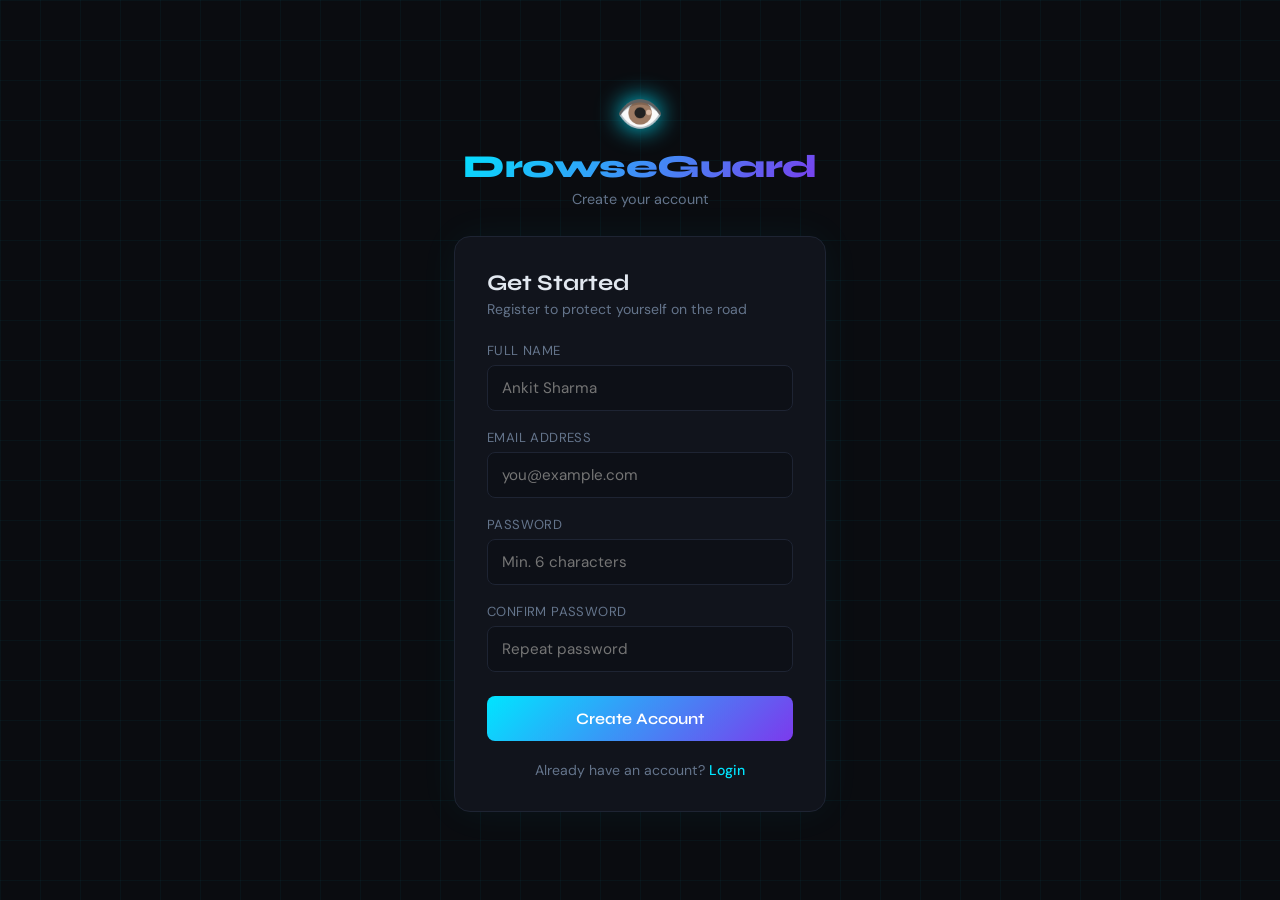
==== drowsiness-detection-frontend/pages/signup.html @ 3af7b990 "Initial commit - Driver Drowsiness Detection System" ====
<!DOCTYPE html>
<html lang="en">
<head>
  <meta charset="UTF-8" />
  <meta name="viewport" content="width=device-width, initial-scale=1.0"/>
  <title>DrowseGuard — Sign Up</title>
  <link rel="stylesheet" href="../css/auth.css" />
  <link href="https://fonts.googleapis.com/css2?family=Syne:wght@400;600;800&family=DM+Sans:wght@300;400;500&display=swap" rel="stylesheet"/>
</head>
<body>
  <div class="grid-bg"></div>

  <div class="auth-wrapper">
    <div class="brand">
      <span class="brand-icon">👁️</span>
      <h1>DrowseGuard</h1>
      <p>Create your account</p>
    </div>

    <div class="card">
      <h2>Get Started</h2>
      <p class="subtitle">Register to protect yourself on the road</p>

      <div id="error-msg" class="error-msg hidden"></div>
      <div id="success-msg" class="success-msg hidden"></div>

      <div class="input-group">
        <label for="name">Full Name</label>
        <input type="text" id="name" placeholder="Ankit Sharma" />
      </div>

      <div class="input-group">
        <label for="email">Email Address</label>
        <input type="email" id="email" placeholder="you@example.com" />
      </div>

      <div class="input-group">
        <label for="password">Password</label>
        <input type="password" id="password" placeholder="Min. 6 characters" />
      </div>

      <div class="input-group">
        <label for="confirm">Confirm Password</label>
        <input type="password" id="confirm" placeholder="Repeat password" />
      </div>

      <button class="btn-primary" onclick="handleSignup()">Create Account</button>

      <p class="switch-auth">Already have an account? <a href="../index.html">Login</a></p>
    </div>
  </div>

  <script src="../js/auth.js"></script>
</body>
</html>
---- drowsiness-detection-frontend/css/auth.css ----
*, *::before, *::after { box-sizing: border-box; margin: 0; padding: 0; }

:root {
  --bg: #0a0c10;
  --card: #11141c;
  --border: #1e2433;
  --accent: #00e5ff;
  --accent2: #7c3aed;
  --text: #e2e8f0;
  --muted: #64748b;
  --error: #ef4444;
  --success: #22c55e;
}

body {
  background: var(--bg);
  color: var(--text);
  font-family: 'DM Sans', sans-serif;
  min-height: 100vh;
  display: flex;
  align-items: center;
  justify-content: center;
  overflow: hidden;
}

.grid-bg {
  position: fixed; inset: 0;
  background-image:
    linear-gradient(rgba(0,229,255,0.04) 1px, transparent 1px),
    linear-gradient(90deg, rgba(0,229,255,0.04) 1px, transparent 1px);
  background-size: 40px 40px;
  pointer-events: none;
}

.auth-wrapper {
  width: 100%;
  max-width: 420px;
  padding: 24px;
  z-index: 1;
}

.brand {
  text-align: center;
  margin-bottom: 28px;
}

.brand-icon {
  font-size: 2.4rem;
  display: block;
  margin-bottom: 8px;
  filter: drop-shadow(0 0 12px var(--accent));
}

.brand h1 {
  font-family: 'Syne', sans-serif;
  font-size: 2rem;
  font-weight: 800;
  letter-spacing: -0.5px;
  background: linear-gradient(135deg, var(--accent), var(--accent2));
  -webkit-background-clip: text;
  -webkit-text-fill-color: transparent;
}

.brand p { color: var(--muted); font-size: 0.9rem; margin-top: 4px; }

.card {
  background: var(--card);
  border: 1px solid var(--border);
  border-radius: 16px;
  padding: 32px;
  box-shadow: 0 0 40px rgba(0,229,255,0.05);
}

.card h2 {
  font-family: 'Syne', sans-serif;
  font-size: 1.4rem;
  font-weight: 700;
  margin-bottom: 4px;
}

.subtitle { color: var(--muted); font-size: 0.88rem; margin-bottom: 24px; }

.input-group { margin-bottom: 18px; }

.input-group label {
  display: block;
  font-size: 0.82rem;
  color: var(--muted);
  margin-bottom: 6px;
  letter-spacing: 0.4px;
  text-transform: uppercase;
}

.input-group input {
  width: 100%;
  background: #0d1017;
  border: 1px solid var(--border);
  border-radius: 8px;
  padding: 12px 14px;
  color: var(--text);
  font-family: 'DM Sans', sans-serif;
  font-size: 0.95rem;
  transition: border-color 0.2s;
  outline: none;
}

.input-group input:focus {
  border-color: var(--accent);
  box-shadow: 0 0 0 3px rgba(0,229,255,0.08);
}

.btn-primary {
  width: 100%;
  padding: 13px;
  background: linear-gradient(135deg, var(--accent), var(--accent2));
  border: none;
  border-radius: 8px;
  color: #fff;
  font-family: 'Syne', sans-serif;
  font-size: 1rem;
  font-weight: 600;
  cursor: pointer;
  margin-top: 6px;
  transition: opacity 0.2s, transform 0.1s;
}

.btn-primary:hover { opacity: 0.9; transform: translateY(-1px); }
.btn-primary:active { transform: translateY(0); }

.switch-auth {
  text-align: center;
  margin-top: 20px;
  font-size: 0.88rem;
  color: var(--muted);
}

.switch-auth a { color: var(--accent); text-decoration: none; font-weight: 500; }

.error-msg {
  background: rgba(239,68,68,0.1);
  border: 1px solid rgba(239,68,68,0.3);
  color: var(--error);
  border-radius: 8px;
  padding: 10px 14px;
  font-size: 0.88rem;
  margin-bottom: 16px;
}

.success-msg {
  background: rgba(34,197,94,0.1);
  border: 1px solid rgba(34,197,94,0.3);
  color: var(--success);
  border-radius: 8px;
  padding: 10px 14px;
  font-size: 0.88rem;
  margin-bottom: 16px;
}

.hidden { display: none !important; }
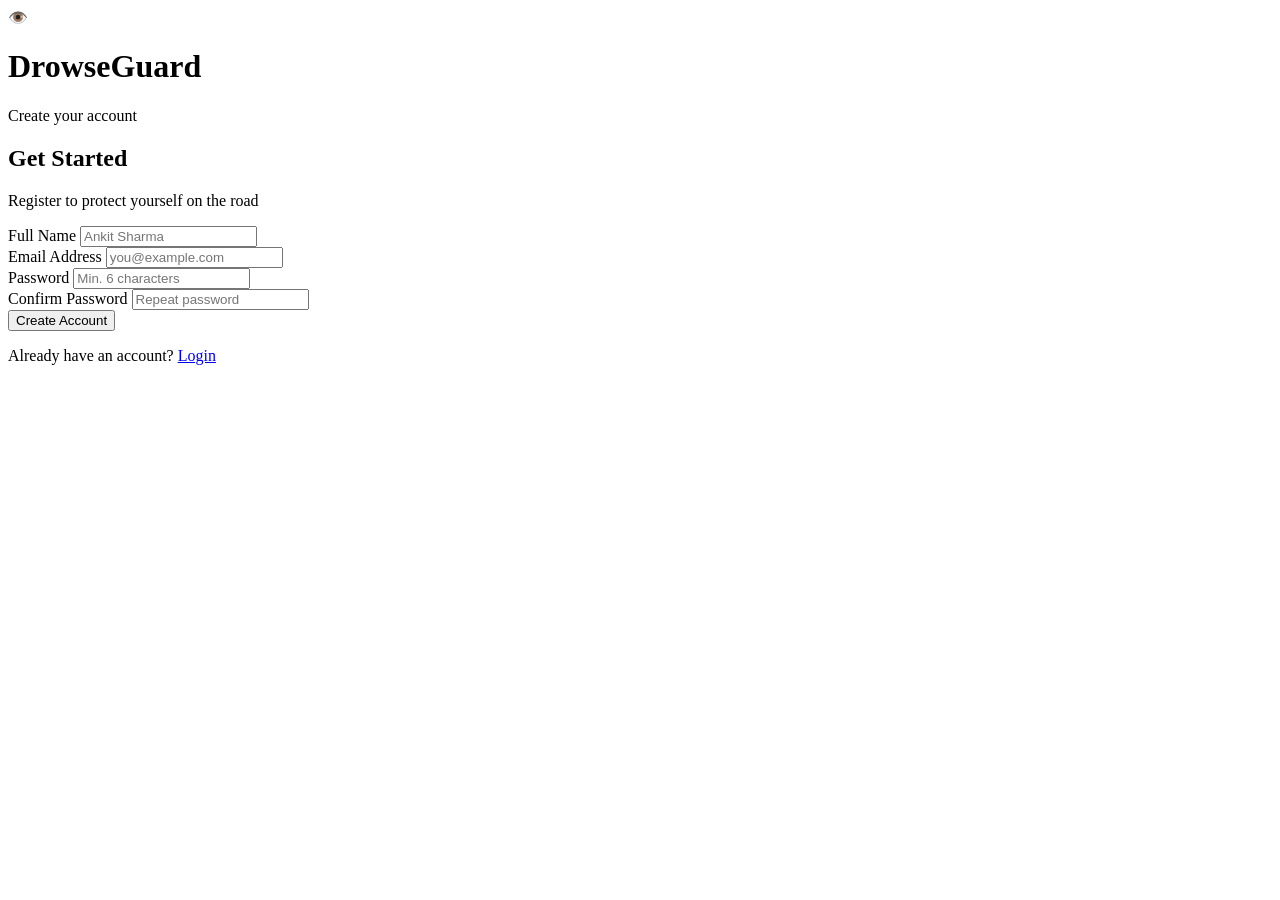
==== commit 206d4c5d: "Fix all paths for Netlify" ====
--- a/drowsiness-detection-frontend/pages/signup.html
+++ b/drowsiness-detection-frontend/pages/signup.html
@@ -4,8 +4,8 @@
   <meta charset="UTF-8" />
   <meta name="viewport" content="width=device-width, initial-scale=1.0"/>
   <title>DrowseGuard — Sign Up</title>
-  <link rel="stylesheet" href="../css/auth.css" />
-  <link href="https://fonts.googleapis.com/css2?family=Syne:wght@400;600;800&family=DM+Sans:wght@300;400;500&display=swap" rel="stylesheet"/>
+  <link rel="stylesheet" href="/css/auth.css" />
+<script src="/js/auth.js"></script>
 </head>
 <body>
   <div class="grid-bg"></div>
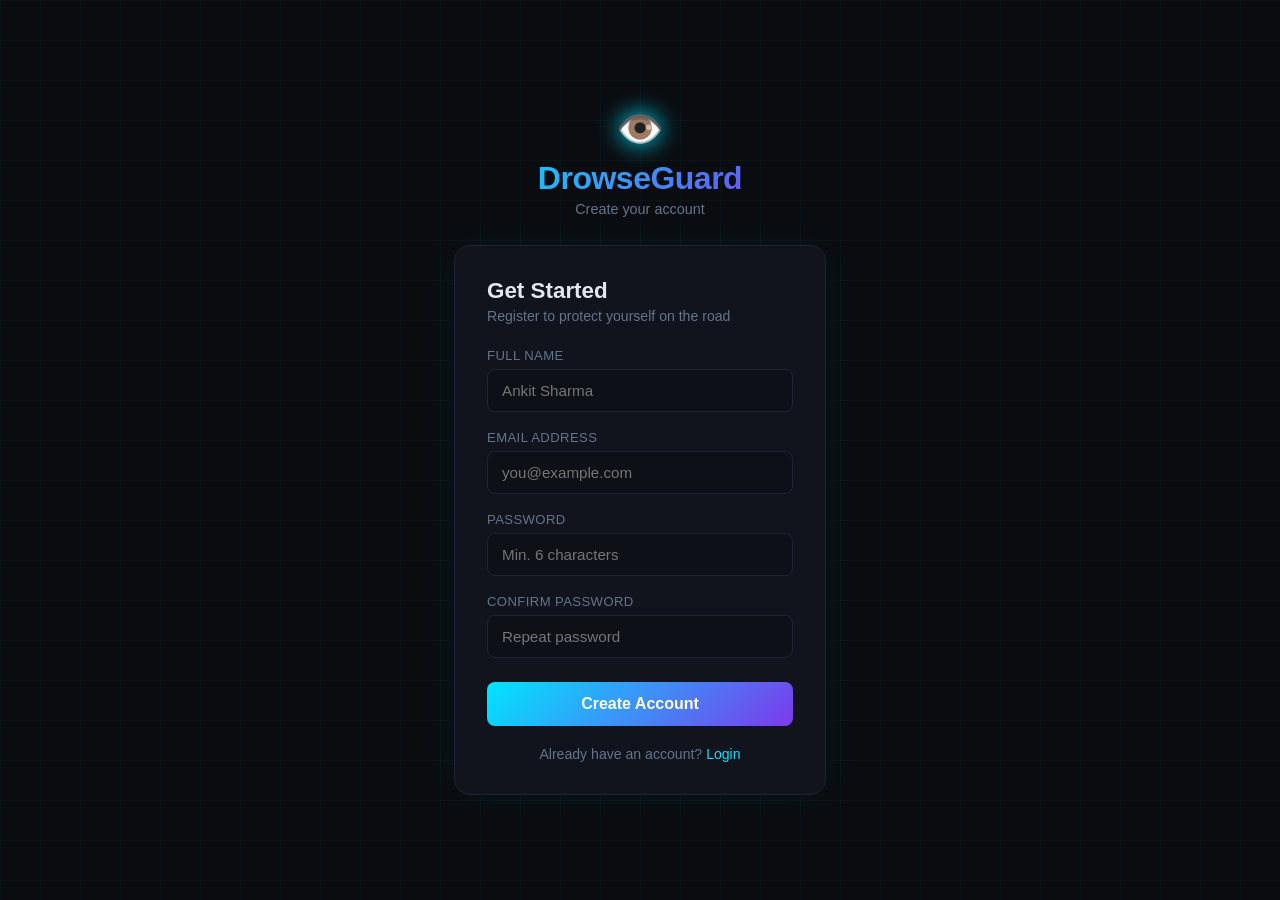
==== commit 9837fa5d: "Fix relative paths for Netlify" ====
--- a/drowsiness-detection-frontend/pages/signup.html
+++ b/drowsiness-detection-frontend/pages/signup.html
@@ -4,7 +4,7 @@
   <meta charset="UTF-8" />
   <meta name="viewport" content="width=device-width, initial-scale=1.0"/>
   <title>DrowseGuard — Sign Up</title>
-  <link rel="stylesheet" href="/css/auth.css" />
+  <link rel="stylesheet" href="../css/auth.css" />
 <script src="/js/auth.js"></script>
 </head>
 <body>
--- a/drowsiness-detection-frontend/css/auth.css
+++ b/drowsiness-detection-frontend/css/auth.css
@@ -0,0 +1,159 @@
+*, *::before, *::after { box-sizing: border-box; margin: 0; padding: 0; }
+
+:root {
+  --bg: #0a0c10;
+  --card: #11141c;
+  --border: #1e2433;
+  --accent: #00e5ff;
+  --accent2: #7c3aed;
+  --text: #e2e8f0;
+  --muted: #64748b;
+  --error: #ef4444;
+  --success: #22c55e;
+}
+
+body {
+  background: var(--bg);
+  color: var(--text);
+  font-family: 'DM Sans', sans-serif;
+  min-height: 100vh;
+  display: flex;
+  align-items: center;
+  justify-content: center;
+  overflow: hidden;
+}
+
+.grid-bg {
+  position: fixed; inset: 0;
+  background-image:
+    linear-gradient(rgba(0,229,255,0.04) 1px, transparent 1px),
+    linear-gradient(90deg, rgba(0,229,255,0.04) 1px, transparent 1px);
+  background-size: 40px 40px;
+  pointer-events: none;
+}
+
+.auth-wrapper {
+  width: 100%;
+  max-width: 420px;
+  padding: 24px;
+  z-index: 1;
+}
+
+.brand {
+  text-align: center;
+  margin-bottom: 28px;
+}
+
+.brand-icon {
+  font-size: 2.4rem;
+  display: block;
+  margin-bottom: 8px;
+  filter: drop-shadow(0 0 12px var(--accent));
+}
+
+.brand h1 {
+  font-family: 'Syne', sans-serif;
+  font-size: 2rem;
+  font-weight: 800;
+  letter-spacing: -0.5px;
+  background: linear-gradient(135deg, var(--accent), var(--accent2));
+  -webkit-background-clip: text;
+  -webkit-text-fill-color: transparent;
+}
+
+.brand p { color: var(--muted); font-size: 0.9rem; margin-top: 4px; }
+
+.card {
+  background: var(--card);
+  border: 1px solid var(--border);
+  border-radius: 16px;
+  padding: 32px;
+  box-shadow: 0 0 40px rgba(0,229,255,0.05);
+}
+
+.card h2 {
+  font-family: 'Syne', sans-serif;
+  font-size: 1.4rem;
+  font-weight: 700;
+  margin-bottom: 4px;
+}
+
+.subtitle { color: var(--muted); font-size: 0.88rem; margin-bottom: 24px; }
+
+.input-group { margin-bottom: 18px; }
+
+.input-group label {
+  display: block;
+  font-size: 0.82rem;
+  color: var(--muted);
+  margin-bottom: 6px;
+  letter-spacing: 0.4px;
+  text-transform: uppercase;
+}
+
+.input-group input {
+  width: 100%;
+  background: #0d1017;
+  border: 1px solid var(--border);
+  border-radius: 8px;
+  padding: 12px 14px;
+  color: var(--text);
+  font-family: 'DM Sans', sans-serif;
+  font-size: 0.95rem;
+  transition: border-color 0.2s;
+  outline: none;
+}
+
+.input-group input:focus {
+  border-color: var(--accent);
+  box-shadow: 0 0 0 3px rgba(0,229,255,0.08);
+}
+
+.btn-primary {
+  width: 100%;
+  padding: 13px;
+  background: linear-gradient(135deg, var(--accent), var(--accent2));
+  border: none;
+  border-radius: 8px;
+  color: #fff;
+  font-family: 'Syne', sans-serif;
+  font-size: 1rem;
+  font-weight: 600;
+  cursor: pointer;
+  margin-top: 6px;
+  transition: opacity 0.2s, transform 0.1s;
+}
+
+.btn-primary:hover { opacity: 0.9; transform: translateY(-1px); }
+.btn-primary:active { transform: translateY(0); }
+
+.switch-auth {
+  text-align: center;
+  margin-top: 20px;
+  font-size: 0.88rem;
+  color: var(--muted);
+}
+
+.switch-auth a { color: var(--accent); text-decoration: none; font-weight: 500; }
+
+.error-msg {
+  background: rgba(239,68,68,0.1);
+  border: 1px solid rgba(239,68,68,0.3);
+  color: var(--error);
+  border-radius: 8px;
+  padding: 10px 14px;
+  font-size: 0.88rem;
+  margin-bottom: 16px;
+}
+
+.success-msg {
+  background: rgba(34,197,94,0.1);
+  border: 1px solid rgba(34,197,94,0.3);
+  color: var(--success);
+  border-radius: 8px;
+  padding: 10px 14px;
+  font-size: 0.88rem;
+  margin-bottom: 16px;
+}
+
+.hidden { display: none !important; }
